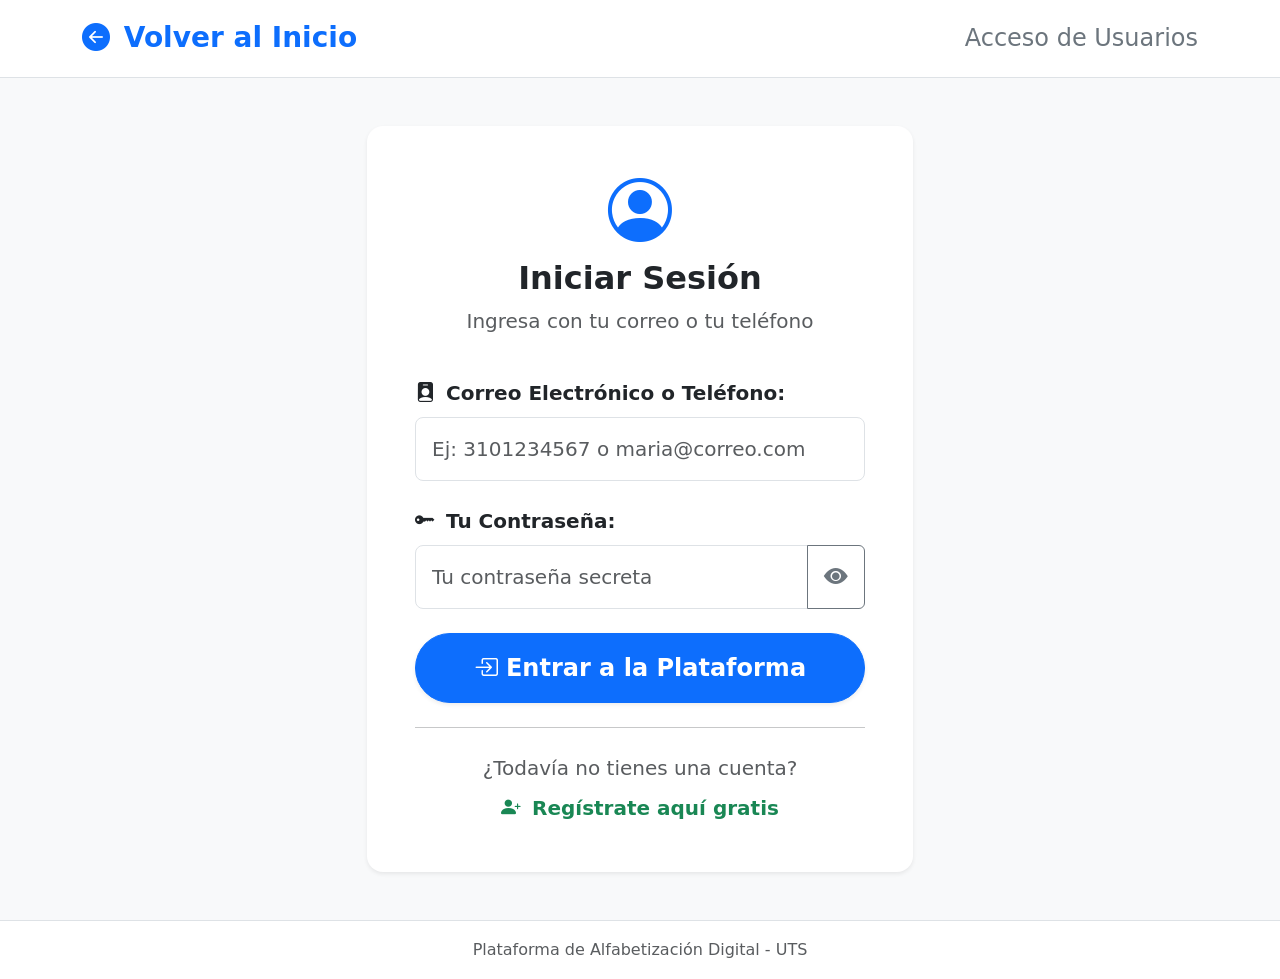
==== frontend/certificado.html @ 68aa4d10 "feat: modulo de alto contraste, controles A+/A- y pantalla de certificado" ====
<!DOCTYPE html>
<html lang="es">
<head>
    <meta charset="UTF-8">
    <meta name="viewport" content="width=device-width, initial-scale=1.0">
    <title>Certificado de Finalización - Alfabetización Digital</title>
    
    <!-- Bootstrap 5 CSS -->
    <link href="https://cdn.jsdelivr.net/npm/bootstrap@5.3.3/dist/css/bootstrap.min.css" rel="stylesheet">
    <!-- Iconos de Bootstrap -->
    <link href="https://cdn.jsdelivr.net/npm/bootstrap-icons@1.11.3/font/bootstrap-icons.min.css" rel="stylesheet">

    <style>
        /* Estilos específicos para el diploma */
        .diploma-container {
            border: 12px double #0d6efd;
            background: #ffffff;
            position: relative;
            box-shadow: 0 10px 30px rgba(0,0,0,0.1);
        }

        .diploma-watermark {
            position: absolute;
            top: 50%;
            left: 50%;
            transform: translate(-50%, -50%);
            font-size: 15rem;
            color: rgba(13, 110, 253, 0.03);
            pointer-events: none;
            z-index: 0;
        }

        .diploma-content {
            position: relative;
            z-index: 1;
        }

        /* Ocultar elementos de navegación al mandar a imprimir o guardar PDF */
        @media print {
            .no-print {
                display: none !important;
            }
            body {
                background: white !important;
                padding: 0 !important;
            }
            .diploma-container {
                box-shadow: none !important;
                border: 8px double #000 !important;
            }
        }
    </style>
</head>
<body class="bg-light py-4 min-vh-100 d-flex flex-column justify-content-between">

    <!-- Barra de acciones superior (se oculta al imprimir) -->
    <div class="container no-print mb-4">
        <div class="d-flex justify-content-between align-items-center">
            <a href="dashboard.html" class="btn btn-outline-secondary btn-lg fs-5 rounded-pill">
                <i class="bi bi-arrow-left me-2"></i>Volver al Panel
            </a>
            <button onclick="window.print()" class="btn btn-primary btn-lg fs-5 rounded-pill shadow-sm">
                <i class="bi bi-printer-fill me-2"></i>Imprimir / Guardar en PDF
            </button>
        </div>
    </div>

    <!-- Contenedor del Certificado / Diploma -->
    <main class="container my-auto">
        <div class="row justify-content-center">
            <div class="col-12 col-xl-10">
                
                <div class="diploma-container p-4 p-md-5 rounded-4 text-center">
                    
                    <!-- Marca de agua de fondo -->
                    <i class="bi bi-award-fill diploma-watermark"></i>

                    <div class="diploma-content py-3">
                        
                        <!-- Encabezado institucional -->
                        <div class="mb-4">
                            <span class="badge bg-primary-subtle text-primary border border-primary px-3 py-2 rounded-pill fs-6 text-uppercase fw-bold tracking-wider">
                                Programa de Formación en Competencias Digitales
                            </span>
                            <h1 class="display-5 fw-bold text-dark mt-3 mb-1">CERTIFICADO DE LOGRO</h1>
                            <p class="fs-5 text-muted">Se otorga con orgullo el presente reconocimiento a:</p>
                        </div>

                        <!-- Nombre del Estudiante -->
                        <div class="my-4 py-2 border-bottom border-2 border-primary d-inline-block px-5">
                            <h2 class="display-6 fw-bold text-primary mb-0" id="nombreCertificado">
                                Cargando participante...
                            </h2>
                        </div>

                        <!-- Descripción del logro -->
                        <div class="col-12 col-md-10 mx-auto my-4">
                            <p class="fs-5 text-secondary leading-relaxed">
                                Por haber completado con dedicación y éxito los <strong>7 módulos formativos</strong> del programa de 
                                <strong>Alfabetización Digital</strong>, demostrando habilidades prácticas en manejo de computadores, navegación segura en internet, comunicación por mensajería, trámites en línea y prevención contra fraudes digitales.
                            </p>
                        </div>

                        <!-- Sellos y Firmas -->
                        <div class="row mt-5 pt-4 align-items-end g-4">
                            
                            <div class="col-4">
                                <div class="border-top border-dark pt-2 mx-auto" style="max-width: 200px;">
                                    <p class="fw-bold mb-0 fs-6">Dirección Académica</p>
                                    <small class="text-muted">Alfabetización Digital</small>
                                </div>
                            </div>

                            <div class="col-4">
                                <div class="d-inline-flex flex-column align-items-center">
                                    <div class="bg-primary text-white rounded-circle d-flex align-items-center justify-content-center shadow-sm mb-2" style="width: 80px; height: 80px;">
                                        <i class="bi bi-patch-check-fill display-5 text-warning"></i>
                                    </div>
                                    <span class="fw-bold text-dark fs-6">CURSO APROBADO</span>
                                </div>
                            </div>

                            <div class="col-4">
                                <div class="border-top border-dark pt-2 mx-auto" style="max-width: 200px;">
                                    <p class="fw-bold mb-0 fs-6" id="fechaExpedicion">-- / -- / ----</p>
                                    <small class="text-muted">Fecha de Emisión</small>
                                </div>
                            </div>

                        </div>

                    </div>
                </div>

            </div>
        </div>
    </main>

    <!-- Pie de página (oculto en impresión) -->
    <footer class="no-print text-center text-muted py-3 mt-4">
        <small>Plataforma de Alfabetización Digital</small>
    </footer>

    <!-- Script para cargar datos dinámicos -->
    <script>
        document.addEventListener('DOMContentLoaded', () => {
            const token = localStorage.getItem('token');
            if (!token) {
                window.location.href = 'login.html';
                return;
            }

            // 1. Obtener el nombre del usuario desde localStorage o decodificando el token
            let nombreUsuario = localStorage.getItem('usuario_nombre') || localStorage.getItem('nombre');

            if (!nombreUsuario) {
                try {
                    // Intento de lectura desde payload del JWT
                    const base64Url = token.split('.')[1];
                    const base64 = base64Url.replace(/-/g, '+').replace(/_/g, '/');
                    const jsonPayload = decodeURIComponent(window.atob(base64).split('').map(function(c) {
                        return '%' + ('00' + c.charCodeAt(0).toString(16)).slice(-2);
                    }).join(''));
                    const payload = JSON.parse(jsonPayload);
                    nombreUsuario = payload.sub || payload.nombre || 'Participante';
                } catch (e) {
                    nombreUsuario = 'Participante Destacado';
                }
            }

            document.getElementById('nombreCertificado').textContent = nombreUsuario;

            // 2. Establecer la fecha actual en formato legible en español
            const opcionesFecha = { year: 'numeric', month: 'long', day: 'numeric' };
            const fechaHoy = new Date().toLocaleDateString('es-ES', opcionesFecha);
            document.getElementById('fechaExpedicion').textContent = fechaHoy;
        });
    </script>
</body>
</html>
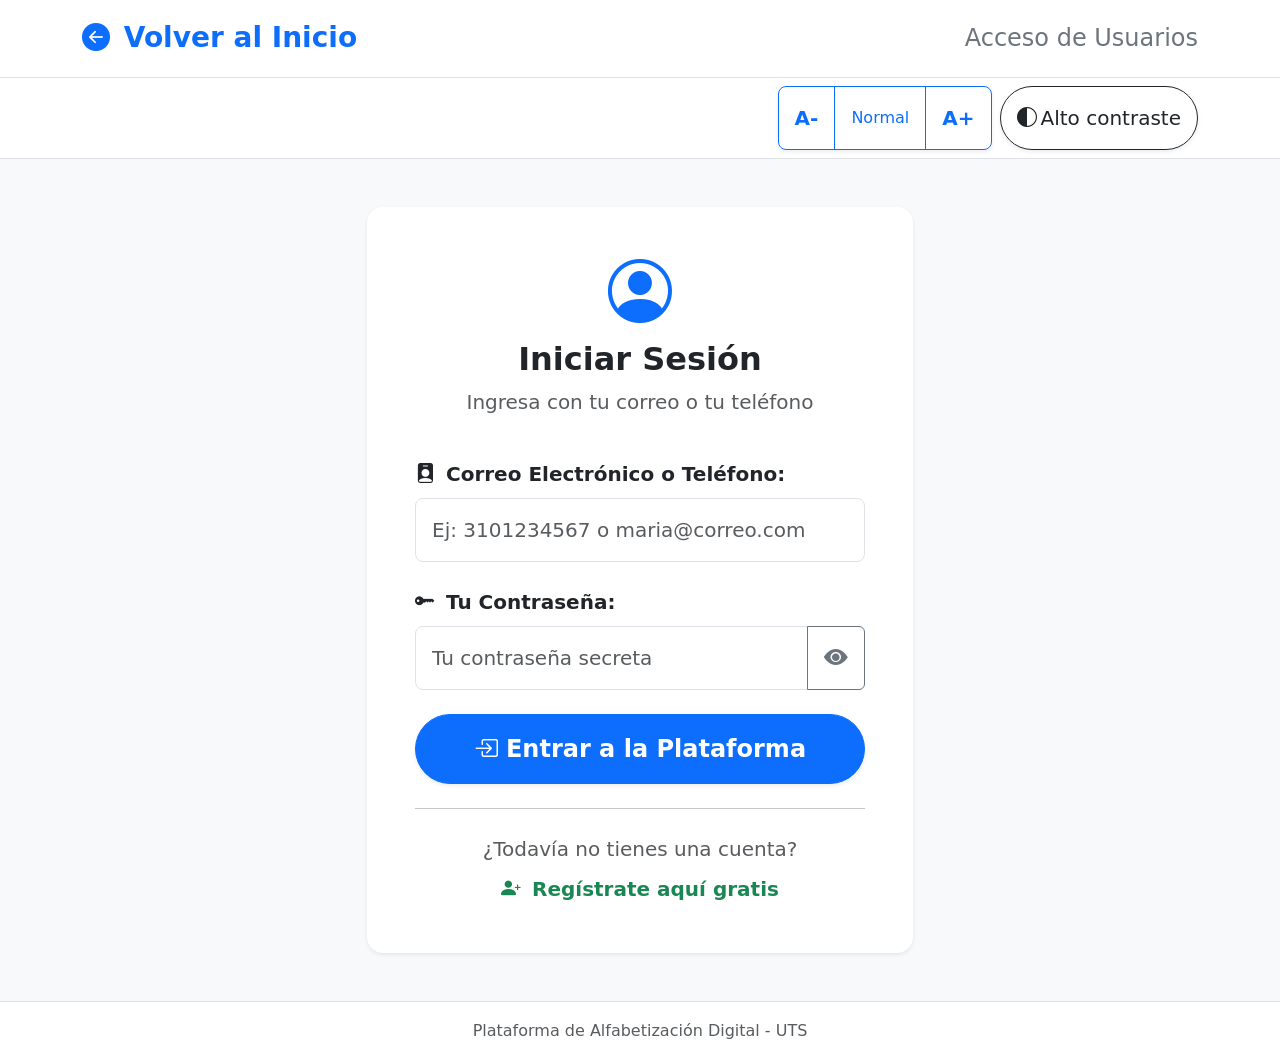
==== commit 311b7bb2: "feat: carga la accesibilidad unificada en las 7 páginas y evita desbordes en móvil" ====
--- a/frontend/certificado.html
+++ b/frontend/certificado.html
@@ -4,14 +4,18 @@
     <meta charset="UTF-8">
     <meta name="viewport" content="width=device-width, initial-scale=1.0">
     <title>Certificado de Finalización - Alfabetización Digital</title>
-    
-    <!-- Bootstrap 5 CSS -->
+
     <link href="https://cdn.jsdelivr.net/npm/bootstrap@5.3.3/dist/css/bootstrap.min.css" rel="stylesheet">
-    <!-- Iconos de Bootstrap -->
     <link href="https://cdn.jsdelivr.net/npm/bootstrap-icons@1.11.3/font/bootstrap-icons.min.css" rel="stylesheet">
+    <link rel="stylesheet" href="css/styles.css">
+    <script src="js/accesibilidad.js"></script>
 
     <style>
-        /* Estilos específicos para el diploma */
+        body {
+            font-size: 1rem;
+            line-height: 1.5;
+        }
+
         .diploma-container {
             border: 12px double #0d6efd;
             background: #ffffff;
@@ -35,7 +39,6 @@
             z-index: 1;
         }
 
-        /* Ocultar elementos de navegación al mandar a imprimir o guardar PDF */
         @media print {
             .no-print {
                 display: none !important;
@@ -53,31 +56,41 @@
 </head>
 <body class="bg-light py-4 min-vh-100 d-flex flex-column justify-content-between">
 
-    <!-- Barra de acciones superior (se oculta al imprimir) -->
     <div class="container no-print mb-4">
         <div class="d-flex justify-content-between align-items-center">
             <a href="dashboard.html" class="btn btn-outline-secondary btn-lg fs-5 rounded-pill">
                 <i class="bi bi-arrow-left me-2"></i>Volver al Panel
             </a>
-            <button onclick="window.print()" class="btn btn-primary btn-lg fs-5 rounded-pill shadow-sm">
+            <button id="botonImprimir" onclick="window.print()" class="btn btn-primary btn-lg fs-5 rounded-pill shadow-sm d-none">
                 <i class="bi bi-printer-fill me-2"></i>Imprimir / Guardar en PDF
             </button>
         </div>
     </div>
 
-    <!-- Contenedor del Certificado / Diploma -->
-    <main class="container my-auto">
+    <div id="avisoCertificado" class="container no-print my-auto d-none">
+        <div class="row justify-content-center">
+            <div class="col-12 col-lg-8">
+                <div class="alert alert-warning border-2 rounded-4 p-4 p-md-5 text-center shadow-sm" role="alert">
+                    <i class="bi bi-info-circle-fill display-4 d-block mb-3"></i>
+                    <p class="fs-4 fw-bold mb-4" id="mensajeCertificado">Verificando tu certificado...</p>
+                    <a href="dashboard.html" class="btn btn-primary btn-lg fs-5 rounded-pill">
+                        <i class="bi bi-arrow-left me-2"></i>Volver al Panel
+                    </a>
+                </div>
+            </div>
+        </div>
+    </div>
+
+    <main id="contenedorCertificado" class="container my-auto d-none">
         <div class="row justify-content-center">
             <div class="col-12 col-xl-10">
-                
+
                 <div class="diploma-container p-4 p-md-5 rounded-4 text-center">
-                    
-                    <!-- Marca de agua de fondo -->
+
                     <i class="bi bi-award-fill diploma-watermark"></i>
 
                     <div class="diploma-content py-3">
-                        
-                        <!-- Encabezado institucional -->
+
                         <div class="mb-4">
                             <span class="badge bg-primary-subtle text-primary border border-primary px-3 py-2 rounded-pill fs-6 text-uppercase fw-bold tracking-wider">
                                 Programa de Formación en Competencias Digitales
@@ -86,24 +99,21 @@
                             <p class="fs-5 text-muted">Se otorga con orgullo el presente reconocimiento a:</p>
                         </div>
 
-                        <!-- Nombre del Estudiante -->
                         <div class="my-4 py-2 border-bottom border-2 border-primary d-inline-block px-5">
                             <h2 class="display-6 fw-bold text-primary mb-0" id="nombreCertificado">
                                 Cargando participante...
                             </h2>
                         </div>
 
-                        <!-- Descripción del logro -->
                         <div class="col-12 col-md-10 mx-auto my-4">
                             <p class="fs-5 text-secondary leading-relaxed">
-                                Por haber completado con dedicación y éxito los <strong>7 módulos formativos</strong> del programa de 
+                                Por haber completado con dedicación y éxito los <strong><span id="totalModulos"></span> módulos formativos</strong> del programa de
                                 <strong>Alfabetización Digital</strong>, demostrando habilidades prácticas en manejo de computadores, navegación segura en internet, comunicación por mensajería, trámites en línea y prevención contra fraudes digitales.
                             </p>
                         </div>
 
-                        <!-- Sellos y Firmas -->
                         <div class="row mt-5 pt-4 align-items-end g-4">
-                            
+
                             <div class="col-4">
                                 <div class="border-top border-dark pt-2 mx-auto" style="max-width: 200px;">
                                     <p class="fw-bold mb-0 fs-6">Dirección Académica</p>
@@ -136,44 +146,49 @@
         </div>
     </main>
 
-    <!-- Pie de página (oculto en impresión) -->
     <footer class="no-print text-center text-muted py-3 mt-4">
         <small>Plataforma de Alfabetización Digital</small>
     </footer>
 
-    <!-- Script para cargar datos dinámicos -->
     <script>
-        document.addEventListener('DOMContentLoaded', () => {
+        const API_URL = 'http://127.0.0.1:5000';
+
+        function mostrarAviso(mensaje) {
+            document.getElementById('mensajeCertificado').textContent = mensaje;
+            document.getElementById('avisoCertificado').classList.remove('d-none');
+        }
+
+        document.addEventListener('DOMContentLoaded', async () => {
             const token = localStorage.getItem('token');
             if (!token) {
                 window.location.href = 'login.html';
                 return;
             }
 
-            // 1. Obtener el nombre del usuario desde localStorage o decodificando el token
-            let nombreUsuario = localStorage.getItem('usuario_nombre') || localStorage.getItem('nombre');
+            try {
+                const respuesta = await fetch(`${API_URL}/certificado`, {
+                    headers: { 'Authorization': `Bearer ${token}` }
+                });
+                const datos = await respuesta.json().catch(() => ({}));
 
-            if (!nombreUsuario) {
-                try {
-                    // Intento de lectura desde payload del JWT
-                    const base64Url = token.split('.')[1];
-                    const base64 = base64Url.replace(/-/g, '+').replace(/_/g, '/');
-                    const jsonPayload = decodeURIComponent(window.atob(base64).split('').map(function(c) {
-                        return '%' + ('00' + c.charCodeAt(0).toString(16)).slice(-2);
-                    }).join(''));
-                    const payload = JSON.parse(jsonPayload);
-                    nombreUsuario = payload.sub || payload.nombre || 'Participante';
-                } catch (e) {
-                    nombreUsuario = 'Participante Destacado';
+                if (!respuesta.ok) {
+                    mostrarAviso(datos.mensaje || 'No pudimos verificar tu certificado. Intenta más tarde.');
+                    return;
                 }
+
+                document.getElementById('nombreCertificado').textContent = datos.nombre;
+                document.getElementById('totalModulos').textContent = datos.total_modulos;
+
+                const [anio, mes, dia] = datos.fecha_emision.split('-').map(Number);
+                const opcionesFecha = { year: 'numeric', month: 'long', day: 'numeric' };
+                document.getElementById('fechaExpedicion').textContent =
+                    new Date(anio, mes - 1, dia).toLocaleDateString('es-ES', opcionesFecha);
+
+                document.getElementById('contenedorCertificado').classList.remove('d-none');
+                document.getElementById('botonImprimir').classList.remove('d-none');
+            } catch (error) {
+                mostrarAviso('No pudimos verificar tu certificado. Intenta más tarde.');
             }
-
-            document.getElementById('nombreCertificado').textContent = nombreUsuario;
-
-            // 2. Establecer la fecha actual en formato legible en español
-            const opcionesFecha = { year: 'numeric', month: 'long', day: 'numeric' };
-            const fechaHoy = new Date().toLocaleDateString('es-ES', opcionesFecha);
-            document.getElementById('fechaExpedicion').textContent = fechaHoy;
         });
     </script>
 </body>
--- a/frontend/css/styles.css
+++ b/frontend/css/styles.css
@@ -0,0 +1,231 @@
+body {
+    font-size: 1.15rem;
+    line-height: 1.6;
+    color: #212529;
+}
+
+a:focus, button:focus, .btn:focus {
+    outline: 3px solid #ffbf47 !important;
+    outline-offset: 2px;
+}
+
+.btn-lg {
+    min-height: 64px;
+    display: inline-flex;
+    align-items: center;
+    justify-content: center;
+}
+
+.badge {
+    white-space: normal;
+    text-align: left;
+}
+
+.opcion-btn {
+    flex-wrap: wrap;
+}
+.opcion-btn:disabled {
+    opacity: 1;
+}
+.opcion-btn .marca-opcion {
+    width: 100%;
+}
+
+@media print {
+    .no-print {
+        display: none !important;
+    }
+}
+
+@media screen {
+    html.fuente-sm { font-size: 87.5%; }
+    html.fuente-md { font-size: 100%; }
+    html.fuente-lg { font-size: 114%; }
+    html.fuente-xl { font-size: 130%; }
+
+    html.alto-contraste body {
+        background-color: #000000 !important;
+        color: #ffffff !important;
+    }
+
+    html.alto-contraste .card,
+    html.alto-contraste header,
+    html.alto-contraste footer,
+    html.alto-contraste .bg-white,
+    html.alto-contraste .bg-light {
+        background-color: #121212 !important;
+        color: #ffffff !important;
+        border: 2px solid #ffff00 !important;
+    }
+
+    html.alto-contraste h1,
+    html.alto-contraste h2,
+    html.alto-contraste h3,
+    html.alto-contraste h4,
+    html.alto-contraste p,
+    html.alto-contraste span,
+    html.alto-contraste label,
+    html.alto-contraste li,
+    html.alto-contraste small,
+    html.alto-contraste .text-dark,
+    html.alto-contraste .text-secondary,
+    html.alto-contraste .text-muted,
+    html.alto-contraste .text-white {
+        color: #ffffff !important;
+    }
+
+    html.alto-contraste .text-primary,
+    html.alto-contraste .text-warning {
+        color: #ffff00 !important;
+    }
+
+    html.alto-contraste .text-success {
+        color: #00ff66 !important;
+    }
+
+    html.alto-contraste .text-danger {
+        color: #ff8a8a !important;
+    }
+
+    html.alto-contraste .bg-warning,
+    html.alto-contraste .bg-info {
+        color: #000000 !important;
+    }
+
+    html.alto-contraste a:not(.btn) {
+        color: #ffff00 !important;
+        text-decoration: underline !important;
+    }
+
+    html.alto-contraste .btn-primary,
+    html.alto-contraste .btn-outline-primary {
+        background-color: #ffff00 !important;
+        color: #000000 !important;
+        font-weight: 800 !important;
+        border: 3px solid #ffffff !important;
+    }
+
+    html.alto-contraste .btn-success {
+        background-color: #00ff66 !important;
+        color: #000000 !important;
+        font-weight: 800 !important;
+        border: 3px solid #ffffff !important;
+    }
+
+    html.alto-contraste .btn-danger {
+        background-color: #ff8a8a !important;
+        color: #000000 !important;
+        font-weight: 800 !important;
+        border: 3px solid #ffffff !important;
+    }
+
+    html.alto-contraste .btn-warning {
+        background-color: #ffffff !important;
+        color: #000000 !important;
+        font-weight: 800 !important;
+        border: 3px solid #ffff00 !important;
+    }
+
+    html.alto-contraste .btn-secondary,
+    html.alto-contraste .btn-outline-secondary,
+    html.alto-contraste .btn-outline-dark {
+        background-color: #000000 !important;
+        color: #ffffff !important;
+        font-weight: 700 !important;
+        border: 3px solid #ffffff !important;
+    }
+
+    html.alto-contraste .btn-outline-success {
+        background-color: #000000 !important;
+        color: #00ff66 !important;
+        border: 3px solid #00ff66 !important;
+    }
+
+    html.alto-contraste .btn-outline-danger {
+        background-color: #000000 !important;
+        color: #ff8a8a !important;
+        border: 3px solid #ff8a8a !important;
+    }
+
+    html.alto-contraste .badge {
+        background-color: #ffff00 !important;
+        color: #000000 !important;
+        border: 2px solid #ffffff !important;
+    }
+
+    html.alto-contraste .alert,
+    html.alto-contraste [class*="-subtle"] {
+        background-color: #000000 !important;
+        color: #ffffff !important;
+        border: 3px solid #ffff00 !important;
+    }
+
+    html.alto-contraste [class*="-emphasis"] {
+        color: #ffffff !important;
+    }
+
+    html.alto-contraste .form-control,
+    html.alto-contraste .form-select {
+        background-color: #000000 !important;
+        color: #ffffff !important;
+        border: 2px solid #ffffff !important;
+    }
+
+    html.alto-contraste .form-control:focus,
+    html.alto-contraste .form-select:focus {
+        border-color: #ffff00 !important;
+    }
+
+    html.alto-contraste .form-control::placeholder {
+        color: #d0d0d0 !important;
+    }
+
+    html.alto-contraste .is-invalid {
+        border-color: #ff8a8a !important;
+    }
+
+    html.alto-contraste .progress {
+        background-color: #333333 !important;
+        border: 2px solid #ffffff !important;
+    }
+
+    html.alto-contraste .progress-bar {
+        background-color: #ffff00 !important;
+        color: #000000 !important;
+    }
+
+    html.alto-contraste .diploma-container {
+        color: #212529 !important;
+    }
+
+    html.alto-contraste .diploma-container h1,
+    html.alto-contraste .diploma-container h2,
+    html.alto-contraste .diploma-container p,
+    html.alto-contraste .diploma-container span,
+    html.alto-contraste .diploma-container .text-dark {
+        color: #212529 !important;
+    }
+
+    html.alto-contraste .diploma-container .text-primary {
+        color: #0d6efd !important;
+    }
+
+    html.alto-contraste .diploma-container .text-secondary,
+    html.alto-contraste .diploma-container .text-muted {
+        color: #6c757d !important;
+    }
+
+    html.alto-contraste .diploma-container .text-white {
+        color: #ffffff !important;
+    }
+
+    html.alto-contraste .diploma-container .text-warning {
+        color: #ffc107 !important;
+    }
+
+    html.alto-contraste .diploma-container .badge {
+        background-color: #cfe2ff !important;
+        color: #0d6efd !important;
+        border: 1px solid #0d6efd !important;
+    }
+}
